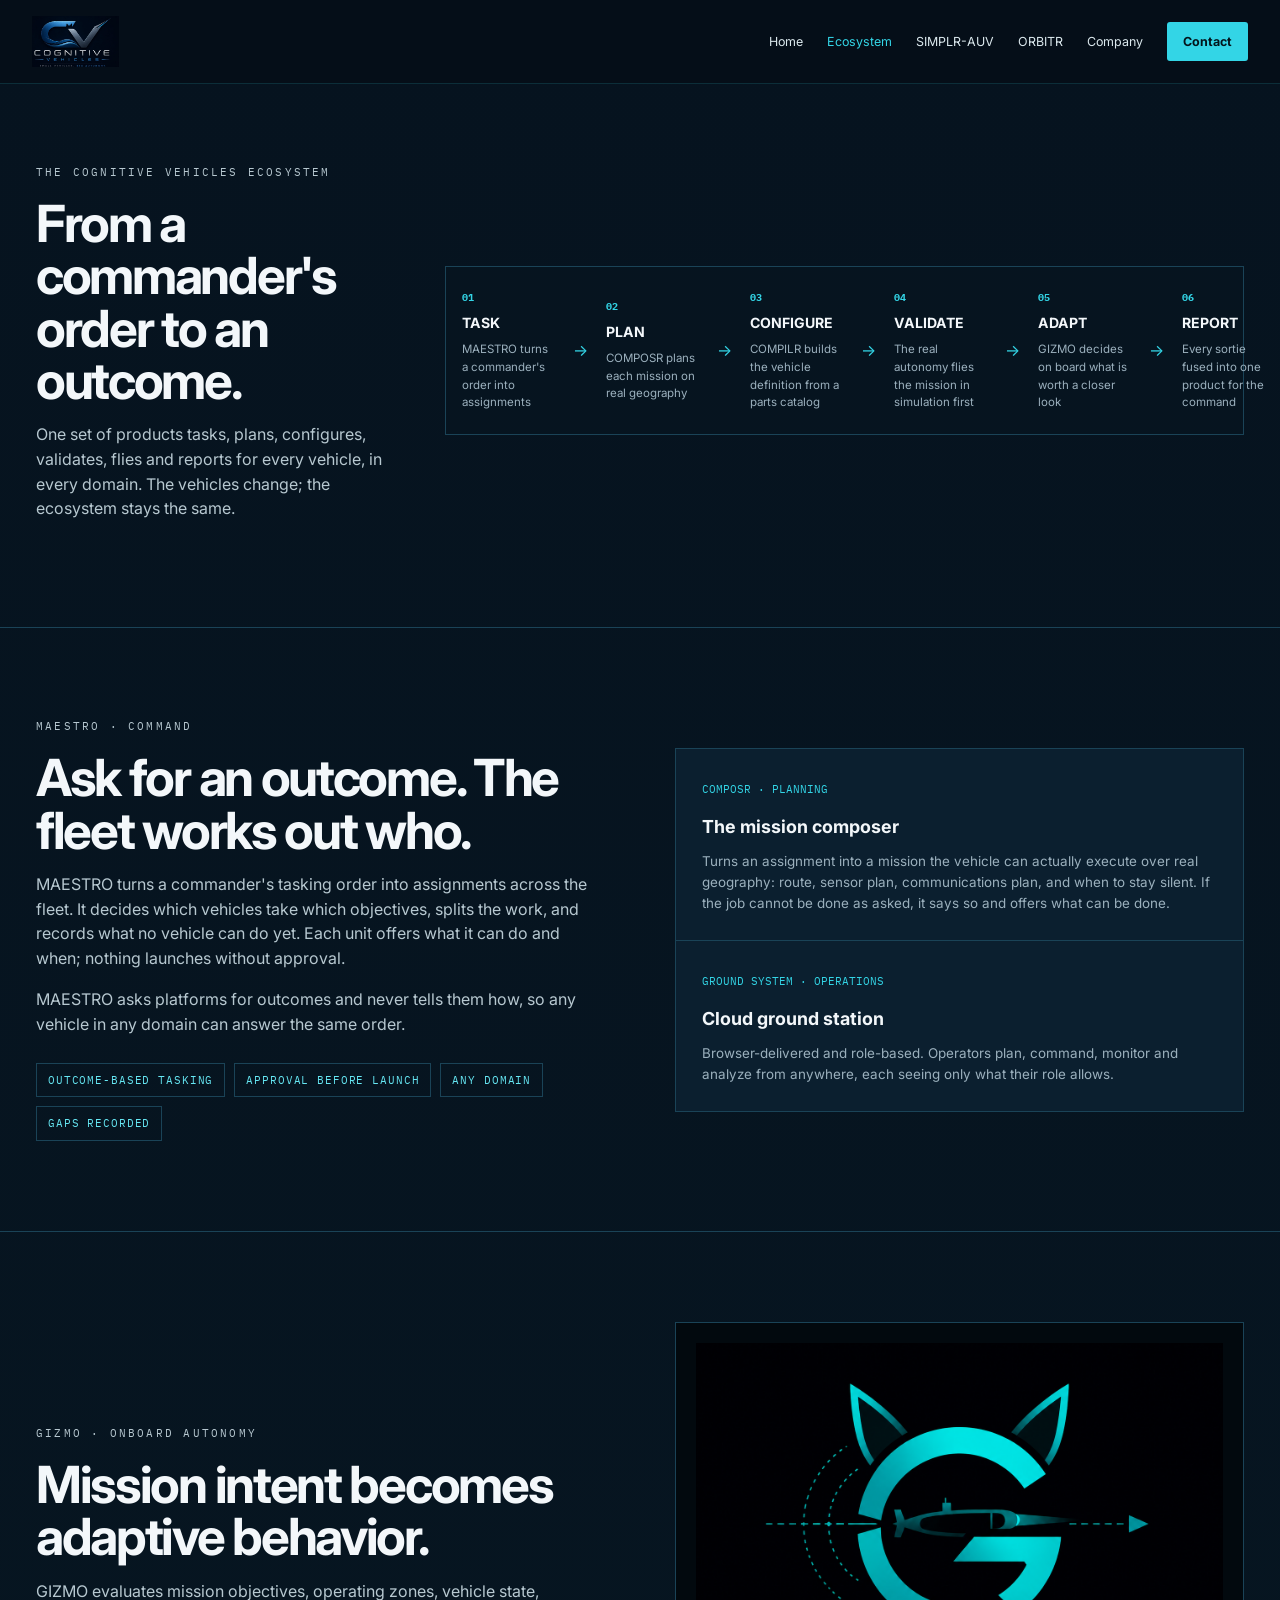
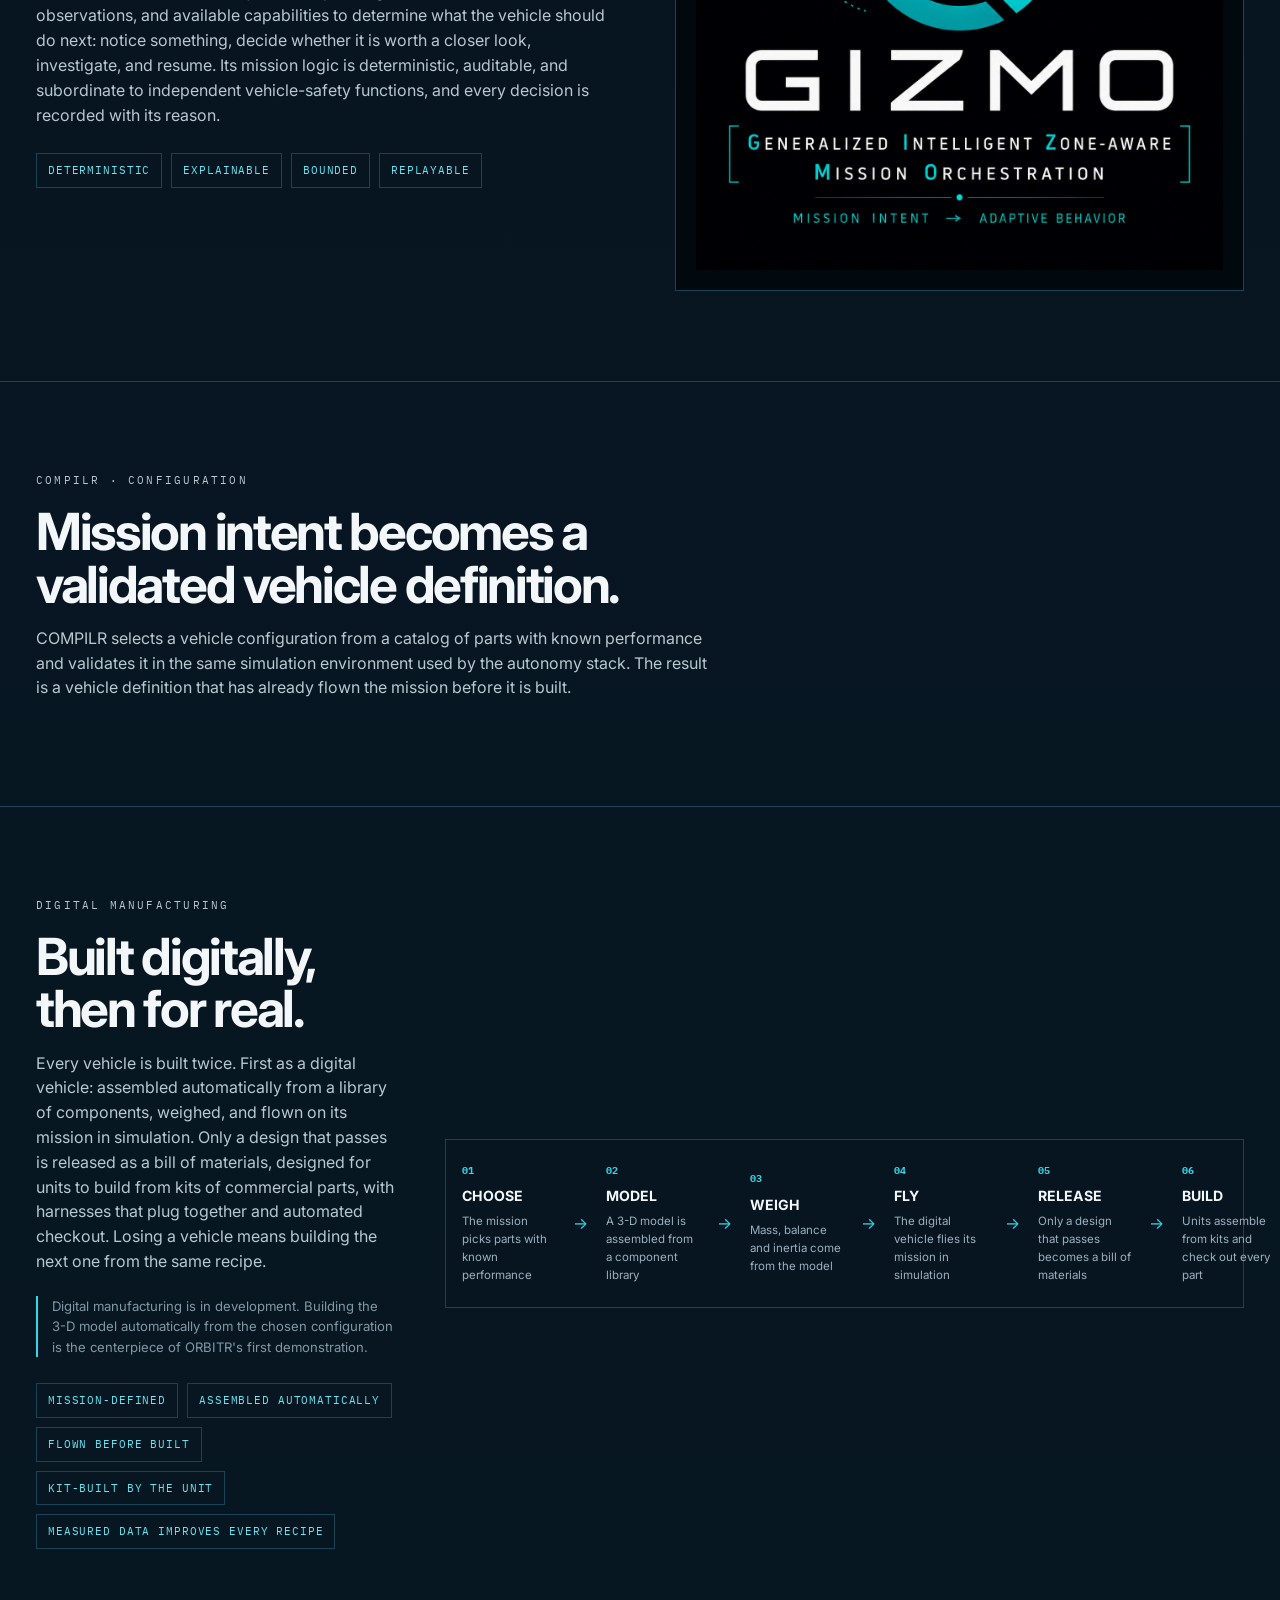
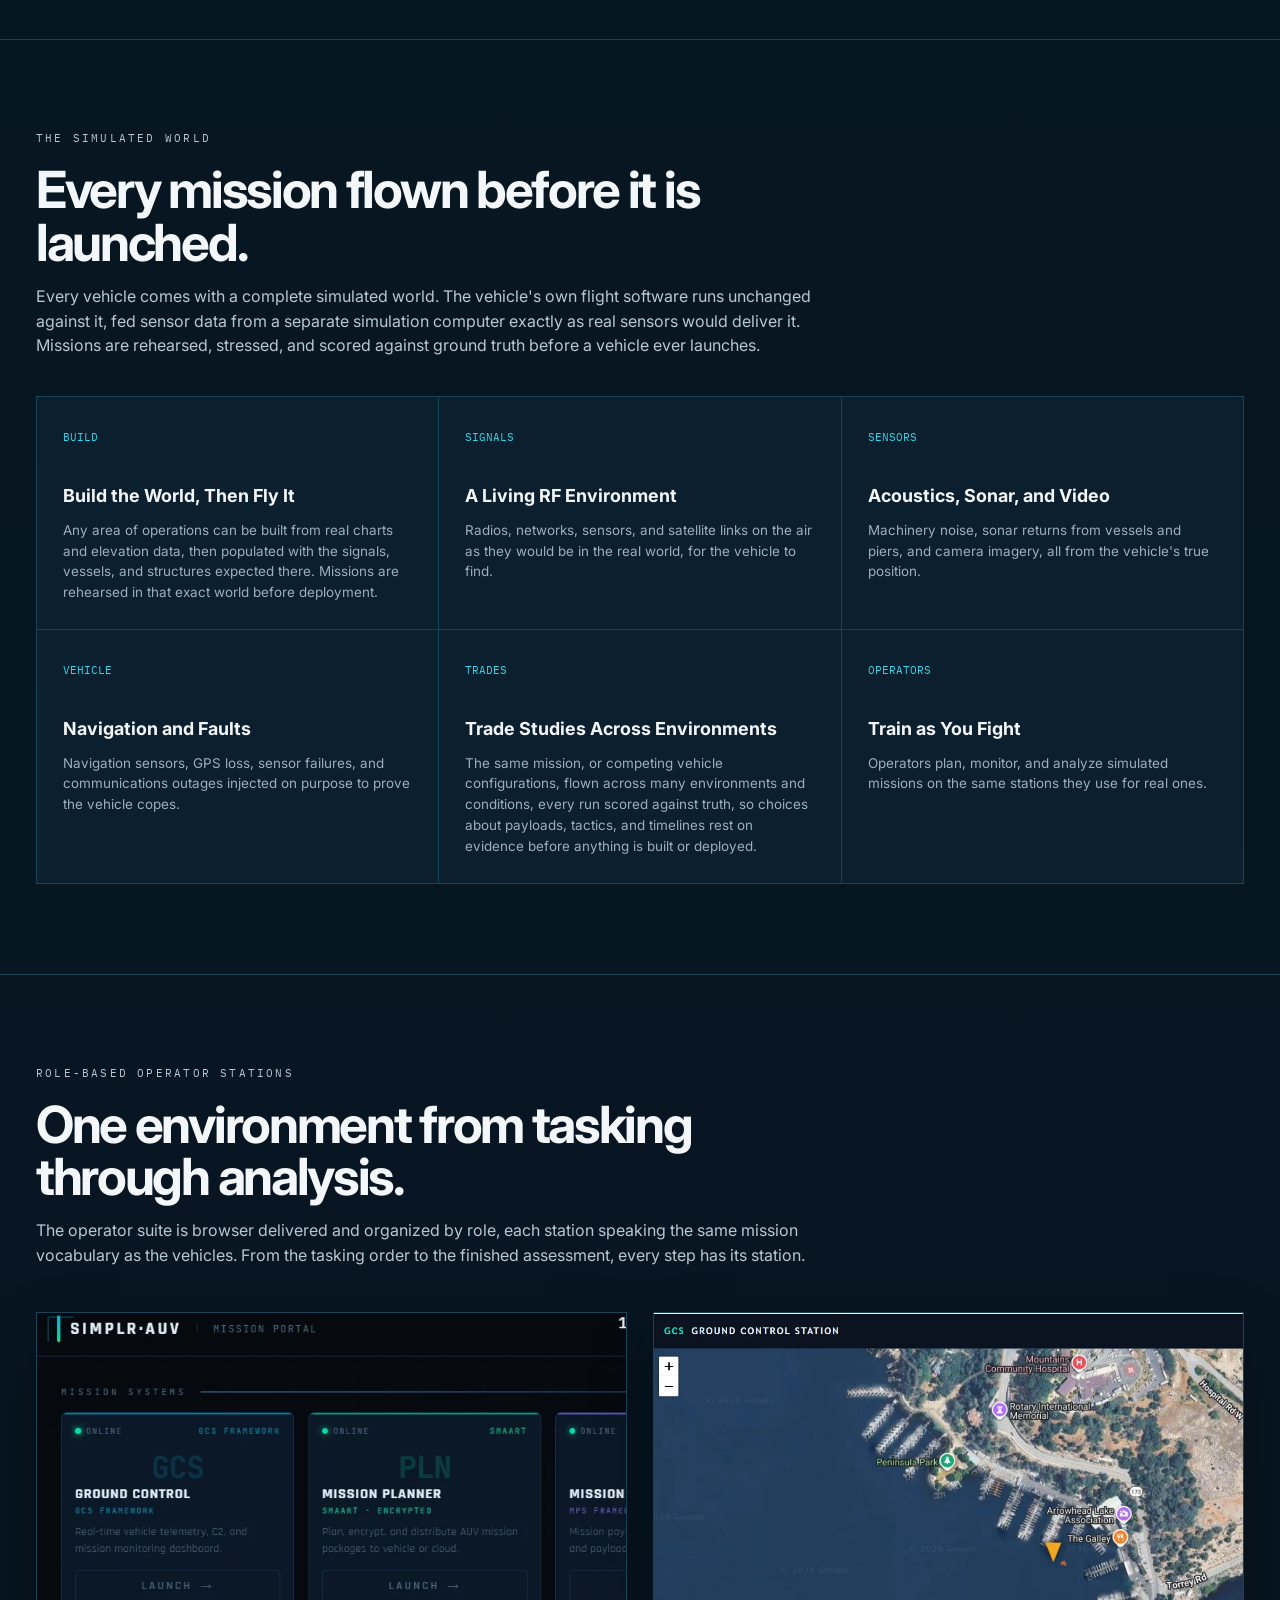
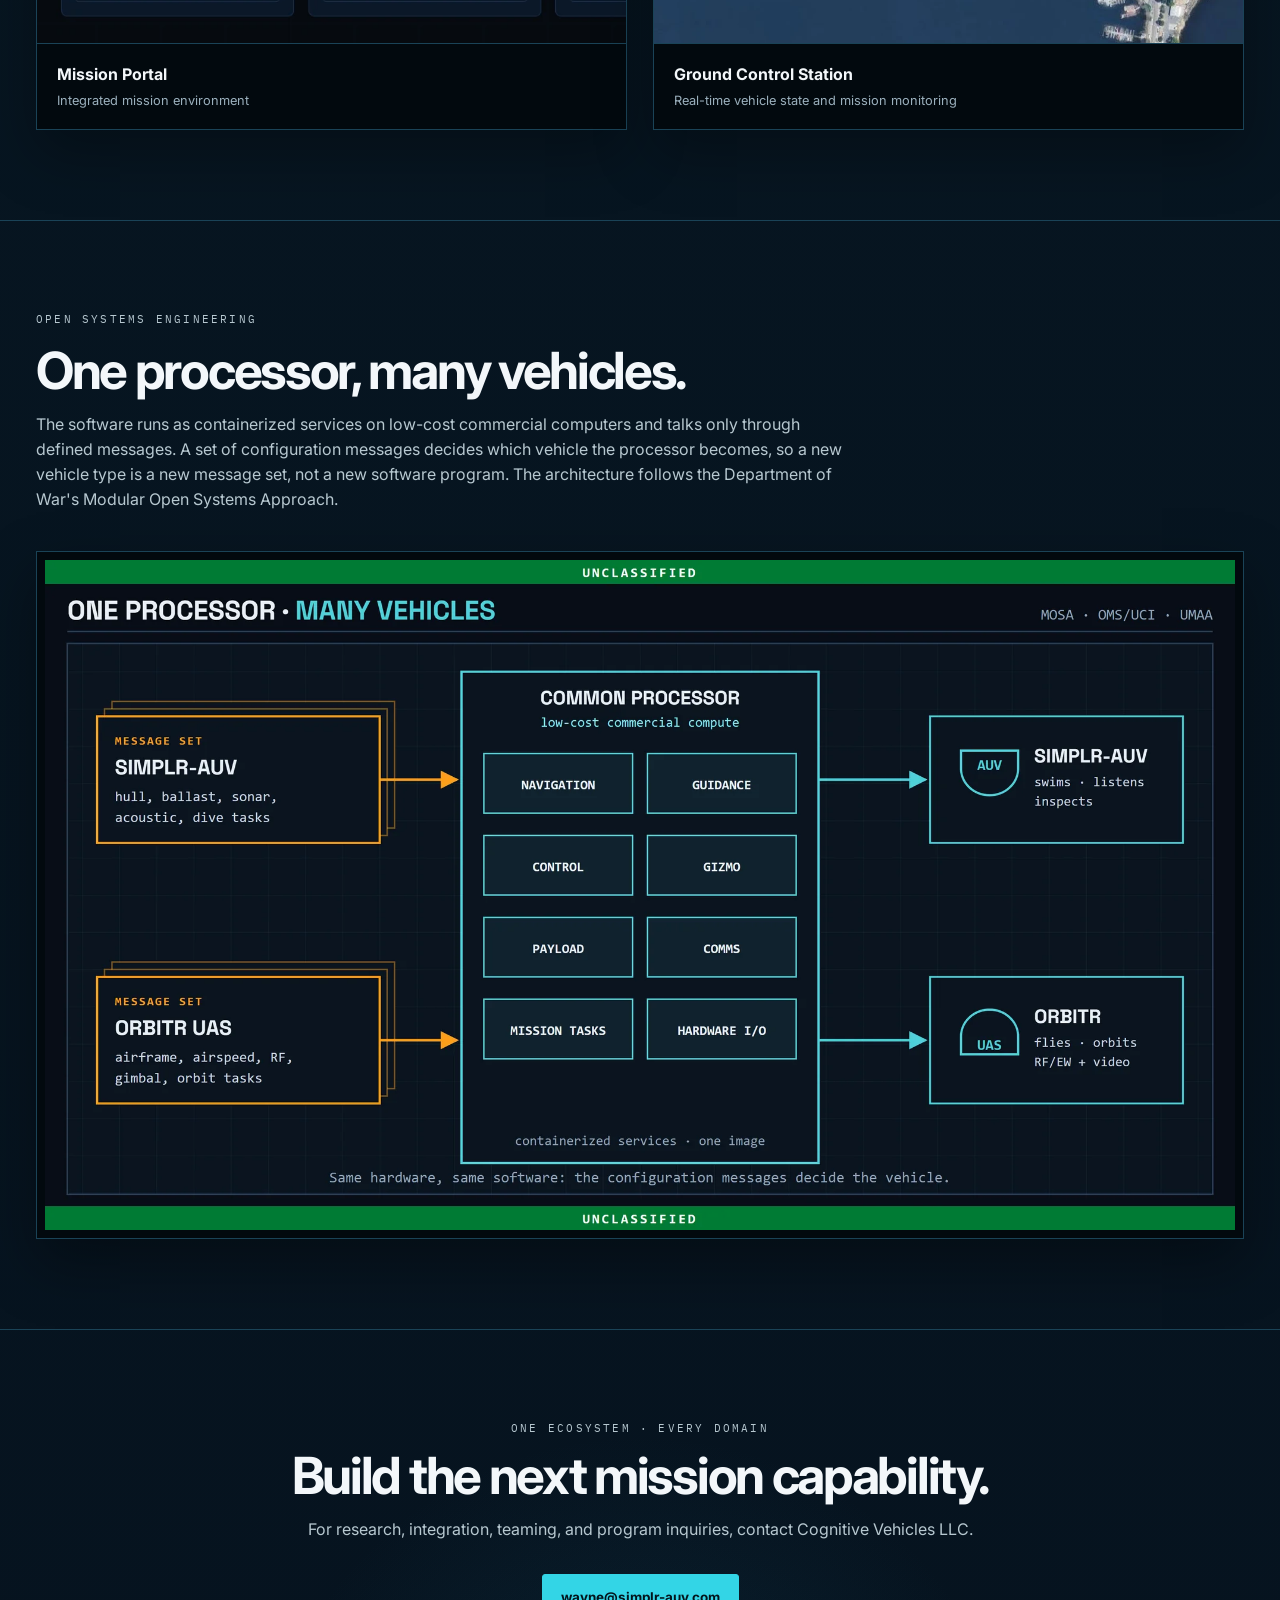
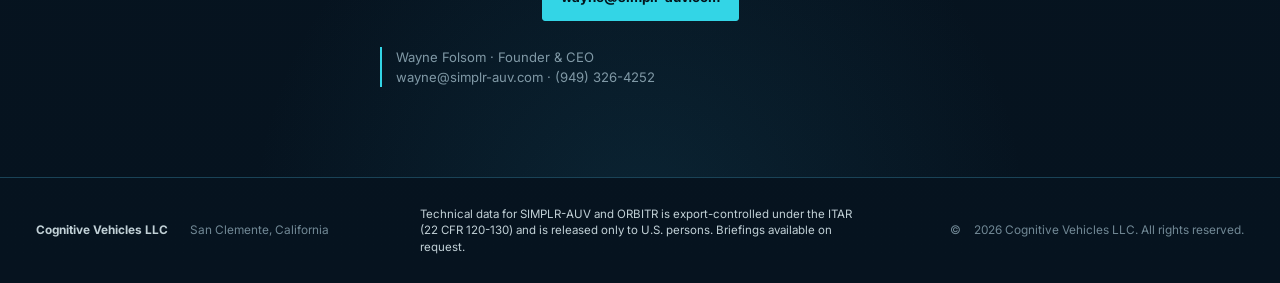
==== ecosystem.html @ ab8e2607 "simplr-auv.com public website (public-level content only) History squashed 2026-11-19 for ITAR: earl" ====
<!doctype html>
<html lang="en">
<head>
<meta charset="utf-8">
<meta name="viewport" content="width=device-width,initial-scale=1">
<meta name="description" content="The Cognitive Vehicles ecosystem: MAESTRO tasking, COMPOSR mission planning, COMPILR vehicle configuration, GIZMO onboard autonomy, a complete simulated world, and browser-based operator stations, shared by every vehicle in every domain.">
<meta name="theme-color" content="#06131f">
<link rel="icon" type="image/webp" href="cognitive-vehicles-mark.webp">
<meta property="og:type" content="website">
<meta property="og:title" content="The Ecosystem | Cognitive Vehicles">
<meta property="og:description" content="Tasking, planning, configuration, autonomy and simulation, shared by every vehicle in every domain.">
<meta property="og:image" content="orbitr-processor.webp">
<meta property="og:url" content="https://simplr-auv.com/ecosystem.html">
<title>The Ecosystem | Cognitive Vehicles</title>
<link rel="preconnect" href="https://fonts.googleapis.com">
<link rel="preconnect" href="https://fonts.gstatic.com" crossorigin>
<link href="https://fonts.googleapis.com/css2?family=IBM+Plex+Mono:wght@400;500;600&family=Inter:wght@400;500;600;700;800&display=swap" rel="stylesheet">
<link rel="stylesheet" href="styles.css">
</head>
<body>
<header class="site-header">
  <a class="brand" href="index.html" aria-label="Cognitive Vehicles LLC home"><img src="cognitive-vehicles-logo.webp" alt="Cognitive Vehicles LLC"></a>
  <button class="nav-toggle" aria-expanded="false" aria-label="Toggle navigation">Menu</button>
  <nav class="nav"><a href="index.html">Home</a><a href="ecosystem.html" aria-current="page">Ecosystem</a><a href="simplr-auv.html">SIMPLR-AUV</a><a href="orbitr.html">ORBITR</a><a href="index.html#company">Company</a><a class="nav-cta" href="index.html#contact">Contact</a></nav>
</header>

<main id="top">
<section class="section mission-system" id="mission-system" style="border-top:0;padding-top:80px">
  <div class="section-intro"><p class="eyebrow">THE COGNITIVE VEHICLES ECOSYSTEM</p><h2>From a commander's order to an outcome.</h2><p>One set of products tasks, plans, configures, validates, flies and reports for every vehicle, in every domain. The vehicles change; the ecosystem stays the same.</p></div>
  <div class="mission-flow">
    <div><b>01</b><strong>Task</strong><span>MAESTRO turns a commander's order into assignments</span></div><i>→</i>
    <div><b>02</b><strong>Plan</strong><span>COMPOSR plans each mission on real geography</span></div><i>→</i>
    <div><b>03</b><strong>Configure</strong><span>COMPILR builds the vehicle definition from a parts catalog</span></div><i>→</i>
    <div><b>04</b><strong>Validate</strong><span>The real autonomy flies the mission in simulation first</span></div><i>→</i>
    <div><b>05</b><strong>Adapt</strong><span>GIZMO decides on board what is worth a closer look</span></div><i>→</i>
    <div><b>06</b><strong>Report</strong><span>Every sortie fused into one product for the command</span></div>
  </div>
</section>

<section class="section split" id="maestro">
  <div><p class="eyebrow">MAESTRO · COMMAND</p><h2>Ask for an outcome. The fleet works out who.</h2><p>MAESTRO turns a commander's tasking order into assignments across the fleet. It decides which vehicles take which objectives, splits the work, and records what no vehicle can do yet. Each unit offers what it can do and when; nothing launches without approval.</p><p>MAESTRO asks platforms for outcomes and never tells them how, so any vehicle in any domain can answer the same order.</p><div class="pill-row"><span>Outcome-based tasking</span><span>Approval before launch</span><span>Any domain</span><span>Gaps recorded</span></div></div>
  <div class="tech-grid" style="grid-template-columns:1fr;margin-top:0">
    <article style="min-height:0"><span>COMPOSR · PLANNING</span><h3 style="margin-top:14px">The mission composer</h3><p>Turns an assignment into a mission the vehicle can actually execute over real geography: route, sensor plan, communications plan, and when to stay silent. If the job cannot be done as asked, it says so and offers what can be done.</p></article>
    <article style="min-height:0"><span>GROUND SYSTEM · OPERATIONS</span><h3 style="margin-top:14px">Cloud ground station</h3><p>Browser-delivered and role-based. Operators plan, command, monitor and analyze from anywhere, each seeing only what their role allows.</p></article>
  </div>
</section>

<section class="section split" id="gizmo">
  <div><p class="eyebrow">GIZMO · ONBOARD AUTONOMY</p><h2>Mission intent becomes adaptive behavior.</h2><p>GIZMO evaluates mission objectives, operating zones, vehicle state, observations, and available capabilities to determine what the vehicle should do next: notice something, decide whether it is worth a closer look, investigate, and resume. Its mission logic is deterministic, auditable, and subordinate to independent vehicle-safety functions, and every decision is recorded with its reason.</p><div class="pill-row"><span>Deterministic</span><span>Explainable</span><span>Bounded</span><span>Replayable</span></div></div>
  <div class="dark-card"><img src="gizmo-logo.png" loading="lazy" alt="GIZMO mission orchestration logo"></div>
</section>

<section class="section split reverse" id="compilr">
  <div><p class="eyebrow">COMPILR · CONFIGURATION</p><h2>Mission intent becomes a validated vehicle definition.</h2><p>COMPILR selects a vehicle configuration from a catalog of parts with known performance and validates it in the same simulation environment used by the autonomy stack. The result is a vehicle definition that has already flown the mission before it is built.</p></div>
</section>

<section class="section mission-system" id="digital-build">
  <div class="section-intro"><p class="eyebrow">DIGITAL MANUFACTURING</p><h2>Built digitally, then for real.</h2><p>Every vehicle is built twice. First as a digital vehicle: assembled automatically from a library of components, weighed, and flown on its mission in simulation. Only a design that passes is released as a bill of materials, designed for units to build from kits of commercial parts, with harnesses that plug together and automated checkout. Losing a vehicle means building the next one from the same recipe.</p><p class="note">Digital manufacturing is in development. Building the 3-D model automatically from the chosen configuration is the centerpiece of ORBITR's first demonstration.</p>
    <div class="pill-row"><span>Mission-defined</span><span>Assembled automatically</span><span>Flown before built</span><span>Kit-built by the unit</span><span>Measured data improves every recipe</span></div></div>
  <div class="mission-flow">
    <div><b>01</b><strong>Choose</strong><span>The mission picks parts with known performance</span></div><i>→</i>
    <div><b>02</b><strong>Model</strong><span>A 3-D model is assembled from a component library</span></div><i>→</i>
    <div><b>03</b><strong>Weigh</strong><span>Mass, balance and inertia come from the model</span></div><i>→</i>
    <div><b>04</b><strong>Fly</strong><span>The digital vehicle flies its mission in simulation</span></div><i>→</i>
    <div><b>05</b><strong>Release</strong><span>Only a design that passes becomes a bill of materials</span></div><i>→</i>
    <div><b>06</b><strong>Build</strong><span>Units assemble from kits and check out every part</span></div>
  </div>
</section>

<section class="section technology" id="simworld">
  <div class="section-intro"><p class="eyebrow">THE SIMULATED WORLD</p><h2>Every mission flown before it is launched.</h2><p>Every vehicle comes with a complete simulated world. The vehicle's own flight software runs unchanged against it, fed sensor data from a separate simulation computer exactly as real sensors would deliver it. Missions are rehearsed, stressed, and scored against ground truth before a vehicle ever launches.</p></div>
  <div class="tech-grid">
    <article><span>BUILD</span><h3>Build the World, Then Fly It</h3><p>Any area of operations can be built from real charts and elevation data, then populated with the signals, vessels, and structures expected there. Missions are rehearsed in that exact world before deployment.</p></article>
    <article><span>SIGNALS</span><h3>A Living RF Environment</h3><p>Radios, networks, sensors, and satellite links on the air as they would be in the real world, for the vehicle to find.</p></article>
    <article><span>SENSORS</span><h3>Acoustics, Sonar, and Video</h3><p>Machinery noise, sonar returns from vessels and piers, and camera imagery, all from the vehicle's true position.</p></article>
    <article><span>VEHICLE</span><h3>Navigation and Faults</h3><p>Navigation sensors, GPS loss, sensor failures, and communications outages injected on purpose to prove the vehicle copes.</p></article>
    <article><span>TRADES</span><h3>Trade Studies Across Environments</h3><p>The same mission, or competing vehicle configurations, flown across many environments and conditions, every run scored against truth, so choices about payloads, tactics, and timelines rest on evidence before anything is built or deployed.</p></article>
    <article><span>OPERATORS</span><h3>Train as You Fight</h3><p>Operators plan, monitor, and analyze simulated missions on the same stations they use for real ones.</p></article>
  </div>
</section>

<section class="section systems" id="systems">
  <div class="section-intro"><p class="eyebrow">ROLE-BASED OPERATOR STATIONS</p><h2>One environment from tasking through analysis.</h2><p>The operator suite is browser delivered and organized by role, each station speaking the same mission vocabulary as the vehicles. From the tasking order to the finished assessment, every step has its station.</p></div>
  <div class="systems-grid">
    <figure><img src="portal.webp" loading="lazy" alt="Mission portal showing mission applications"><figcaption><strong>Mission Portal</strong><span>Integrated mission environment</span></figcaption></figure>
    <figure><img src="gcs.webp" loading="lazy" alt="Ground Control Station monitoring a vehicle"><figcaption><strong>Ground Control Station</strong><span>Real-time vehicle state and mission monitoring</span></figcaption></figure>
  </div>
</section>

<section class="section technology" id="open">
  <div class="section-intro"><p class="eyebrow">OPEN SYSTEMS ENGINEERING</p><h2>One processor, many vehicles.</h2><p>The software runs as containerized services on low-cost commercial computers and talks only through defined messages. A set of configuration messages decides which vehicle the processor becomes, so a new vehicle type is a new message set, not a new software program. The architecture follows the Department of War's Modular Open Systems Approach.</p></div>
  <div class="figure-frame wide-figure"><img src="orbitr-processor.webp" loading="lazy" alt="One common processor running containerized services; an AUV message set makes it SIMPLR-AUV and an aircraft message set makes it ORBITR"></div>
</section>

<section class="cta" id="contact"><p class="eyebrow">ONE ECOSYSTEM · EVERY DOMAIN</p><h2>Build the next mission capability.</h2><p>For research, integration, teaming, and program inquiries, contact Cognitive Vehicles LLC.</p><a class="button primary" href="mailto:wayne@simplr-auv.com">wayne@simplr-auv.com</a><p class="note" style="margin:26px auto 0;max-width:520px;text-align:left">Wayne Folsom · Founder &amp; CEO<br>wayne@simplr-auv.com · (949) 326-4252</p></section>
</main>

<footer style="align-items:center"><div><strong>Cognitive Vehicles LLC</strong><span>San Clemente, California</span></div><div style="max-width:440px;font-size:.72rem;color:#c1d0d6;line-height:1.4">Technical data for SIMPLR-AUV and ORBITR is export-controlled under the ITAR (22 CFR 120-130) and is released only to U.S. persons. Briefings available on request.</div><div>© <span id="year"></span> Cognitive Vehicles LLC. All rights reserved.</div></footer>
<script src="script.js"></script>
</body>
</html>
---- styles.css ----
:root{--bg:#06131f;--bg2:#081a28;--panel:#0b1f2f;--panel2:#0d2638;--text:#f3f7fa;--muted:#9bb0bd;--line:#1a4357;--cyan:#33d5e6;--cyan2:#66e7f3;--max:1440px}
*{box-sizing:border-box}html{scroll-behavior:smooth}body{margin:0;background:linear-gradient(180deg,#06131f,#071722 48%,#06131f);color:var(--text);font-family:Inter,system-ui,sans-serif;line-height:1.55}img{max-width:100%}a{color:inherit}.site-header{position:sticky;top:0;z-index:50;height:84px;display:flex;align-items:center;justify-content:space-between;padding:10px max(32px,calc((100vw - var(--max))/2));background:#050e18;border-bottom:1px solid rgba(51,213,230,.16)}.brand{display:flex;align-items:center}.brand img{display:block;height:60px;width:auto;max-width:230px;object-fit:contain}.nav{display:flex;align-items:center;gap:24px}.nav a{text-decoration:none;font-size:.78rem;color:#dbe8ed}.nav a:hover{color:var(--cyan)}.nav-cta{background:var(--cyan);color:#03151c!important;padding:10px 16px;border-radius:3px;font-weight:700}.nav-toggle{display:none;background:none;border:1px solid var(--line);color:#fff;padding:8px 12px}.hero{position:relative;overflow:hidden;min-height:640px;max-width:var(--max);margin:auto;padding:88px 36px 72px;display:grid;grid-template-columns:1.05fr .95fr;align-items:center;gap:40px}.hero-grid{position:absolute;inset:0;background-image:linear-gradient(rgba(51,213,230,.035) 1px,transparent 1px),linear-gradient(90deg,rgba(51,213,230,.035) 1px,transparent 1px);background-size:52px 52px;mask-image:linear-gradient(to bottom,#000,transparent)}.hero-glow{position:absolute;right:-140px;top:-200px;width:min(760px,90vw);height:760px;pointer-events:none;border-radius:50%;background:radial-gradient(circle,rgba(43,173,210,.18),transparent 65%)}.hero-copy,.hero-visual{position:relative;z-index:2}.eyebrow{font-family:"IBM Plex Mono",monospace;color:var(--cyan);font-size:.69rem;letter-spacing:.2em;text-transform:uppercase;margin:0 0 16px}.hero h1{font-size:clamp(3.6rem,6.6vw,7rem);line-height:.9;letter-spacing:-.05em;margin:0 0 18px;font-weight:800;white-space:nowrap}.hero-kicker{font-size:clamp(1.55rem,2.4vw,2.5rem);letter-spacing:-.035em;margin:0 0 18px}.hero-lede{max-width:650px;color:#c0ced5;font-size:1.05rem}.hero-actions{display:flex;gap:12px;flex-wrap:wrap;margin-top:30px}.button{display:inline-block;text-decoration:none;border:1px solid var(--line);padding:12px 18px;font-size:.84rem;font-weight:700;border-radius:3px}.button.primary{background:var(--cyan);border-color:var(--cyan);color:#03151c}.button.ghost:hover{border-color:var(--cyan)}.hero-visual{display:grid;place-items:center;min-height:440px}.hero-visual img{width:115%;max-width:850px;filter:drop-shadow(0 30px 55px rgba(0,0,0,.5))}.principles{max-width:var(--max);margin:auto;border-top:1px solid var(--line);border-bottom:1px solid var(--line);display:grid;grid-template-columns:repeat(5,1fr);background:rgba(5,18,28,.62)}.principles article{padding:24px 22px;border-right:1px solid var(--line);text-align:center}.principles article:last-child{border-right:0}.principles strong{display:block;color:var(--cyan2);font-family:"IBM Plex Mono",monospace;font-size:.72rem;text-transform:uppercase;letter-spacing:.13em;margin-bottom:8px}.principles span{display:block;color:var(--muted);font-size:.78rem}.section{max-width:var(--max);margin:auto;padding:90px 36px}.section-intro{max-width:820px}.section h2,.status-band h2,.cta h2{font-size:clamp(2.1rem,4vw,4.3rem);line-height:1.02;letter-spacing:-.045em;margin:0 0 16px}.section-intro p,.platform-copy>p,.split p,.company p,.status-band p{color:#b7c8d0}.mission-system{display:grid;grid-template-columns:.62fr 1.38fr;gap:50px;align-items:center;border-top:1px solid var(--line)}.mission-flow{border:1px solid var(--line);display:grid;grid-template-columns:repeat(11,auto);align-items:stretch;background:rgba(6,21,32,.7)}.mission-flow div{min-width:125px;padding:22px 16px;display:flex;flex-direction:column;gap:7px;justify-content:center}.mission-flow b{font-family:"IBM Plex Mono",monospace;color:var(--cyan);font-size:.65rem}.mission-flow strong{font-size:.88rem;text-transform:uppercase}.mission-flow span{color:var(--muted);font-size:.72rem}.mission-flow i{display:grid;place-items:center;color:var(--cyan);font-style:normal;padding:0 2px}.platform{display:block;border-top:1px solid var(--line)}.platform-copy{max-width:760px}.platform-visual{margin-top:44px;padding:40px 20px;border:1px solid var(--line);background:radial-gradient(ellipse at 50% 45%,rgba(51,213,230,.14),rgba(6,19,31,0) 62%),linear-gradient(180deg,rgba(9,26,40,.6),rgba(6,19,31,.2))}.platform-visual img{display:block;width:100%;max-width:1280px;margin:0 auto;filter:drop-shadow(0 40px 70px rgba(0,0,0,.55))}.checklist{list-style:none;padding:0;margin:30px 0 0;display:grid;gap:10px}.checklist li{color:#c4d3d9;font-size:.9rem}.checklist li::before{content:"✓";display:inline-grid;place-items:center;width:20px;height:20px;border-radius:50%;background:var(--cyan);color:#02151b;margin-right:9px;font-weight:800}.stats-strip{max-width:var(--max);margin:auto;border:1px solid var(--line);display:grid;grid-template-columns:repeat(5,1fr);background:rgba(8,26,40,.75)}.stats-strip div{padding:22px;border-right:1px solid var(--line);text-align:center}.stats-strip div:last-child{border-right:0}.stats-strip strong{display:block;font-size:1.2rem}.stats-strip span{display:block;color:var(--muted);font-family:"IBM Plex Mono",monospace;text-transform:uppercase;font-size:.62rem;letter-spacing:.12em;margin-top:4px}.split{display:grid;grid-template-columns:1fr 1fr;gap:70px;align-items:center;border-top:1px solid var(--line)}.split.reverse{grid-template-columns:1.2fr .8fr}.dark-card{background:#02090e;border:1px solid var(--line);padding:20px}.dark-card img{display:block}.pill-row{display:flex;gap:9px;flex-wrap:wrap;margin-top:26px}.pill-row span{border:1px solid var(--line);padding:8px 11px;font-family:"IBM Plex Mono",monospace;font-size:.68rem;color:var(--cyan2);text-transform:uppercase;letter-spacing:.08em}.screenshot-frame{border:1px solid var(--line);background:#02090e;padding:10px;box-shadow:0 24px 55px rgba(0,0,0,.25)}.screenshot-frame img{display:block;width:100%}.note{border-left:2px solid var(--cyan);padding-left:14px;font-size:.82rem;color:#8099a6!important;margin-top:22px}.systems{border-top:1px solid var(--line)}.systems-grid{display:grid;grid-template-columns:1fr 1fr;gap:26px;margin-top:44px}.systems-grid figure{margin:0;border:1px solid var(--line);background:#02090e;overflow:hidden;box-shadow:0 24px 55px rgba(0,0,0,.3)}.systems-grid img{display:block;width:100%;aspect-ratio:16/9;object-fit:cover;object-position:top left;border-bottom:1px solid var(--line)}.systems-grid figcaption{padding:18px 20px}.systems-grid strong{display:block;font-size:1rem}.systems-grid span{display:block;color:var(--muted);font-size:.8rem;margin-top:4px}.technology{border-top:1px solid var(--line)}.tech-grid{display:grid;grid-template-columns:repeat(3,1fr);gap:1px;background:var(--line);border:1px solid var(--line);margin-top:38px}.tech-grid article{background:var(--panel);padding:26px;min-height:200px}.tech-grid article:hover{background:var(--panel2)}.tech-grid span{font-family:"IBM Plex Mono",monospace;color:var(--cyan);font-size:.66rem}.tech-grid h3{margin:34px 0 10px;font-size:1.12rem}.tech-grid p{margin:0;color:var(--muted);font-size:.84rem}.status-band{max-width:var(--max);margin:auto;padding:48px 36px;display:grid;grid-template-columns:.7fr 1.3fr;gap:60px;align-items:center;border-top:1px solid var(--line);border-bottom:1px solid var(--line);background:linear-gradient(90deg,rgba(51,213,230,.06),transparent)}.company{display:grid;grid-template-columns:1fr 1fr;gap:80px}.cta{max-width:var(--max);margin:auto;padding:90px 36px;text-align:center;border-top:1px solid var(--line);background:radial-gradient(circle at 50% 110%,rgba(32,111,140,.18),transparent 48%)}.cta p{color:#b7c8d0;max-width:680px;margin:0 auto 24px}.cta .eyebrow{margin-bottom:12px}.cta .button{margin-top:8px}footer{max-width:var(--max);margin:auto;padding:28px 36px;border-top:1px solid var(--line);display:flex;justify-content:space-between;color:#718895;font-size:.74rem}footer strong{color:#c1d0d6;margin-right:12px}footer span{margin-left:10px}
@media(max-width:1180px){.nav{gap:14px}.nav a{font-size:.72rem}.mission-system{grid-template-columns:1fr}.mission-flow{grid-template-columns:repeat(6,1fr)}.mission-flow i{display:none}.mission-flow div{min-width:0}.systems-grid{grid-template-columns:1fr 1fr}}
@media(max-width:900px){.site-header{height:68px}.brand img{width:190px;height:48px}.nav-toggle{display:block}.nav{display:none;position:absolute;top:68px;left:0;right:0;background:#05131f;padding:24px 28px;flex-direction:column;align-items:flex-start}.nav.open{display:flex}.hero{grid-template-columns:1fr;padding-top:70px}.hero-visual{min-height:300px}.hero-visual img{width:100%}.principles{grid-template-columns:1fr 1fr}.principles article{border-bottom:1px solid var(--line)}.platform,.split,.split.reverse,.company,.status-band{grid-template-columns:1fr}.stats-strip{grid-template-columns:1fr 1fr}.mission-flow{grid-template-columns:1fr 1fr 1fr}.tech-grid{grid-template-columns:1fr 1fr}}
@media(max-width:620px){.section{padding:68px 20px}.hero{padding:68px 20px 48px}.hero h1{font-size:3.8rem}.principles{grid-template-columns:1fr}.mission-flow{grid-template-columns:1fr}.systems-grid{grid-template-columns:1fr}.tech-grid{grid-template-columns:1fr}.stats-strip{grid-template-columns:1fr}.status-band,.cta{padding-left:20px;padding-right:20px}footer{padding:24px 20px;flex-direction:column;gap:12px}}

/* ── recovery polish: mobile overflow guard + wrapping ─────────────── */
html,body{max-width:100%;overflow-x:hidden}
.hero-copy,.hero-visual,.section-intro,.platform-copy,.mission-system>*,.split>*,.company>*,.status-band>*{min-width:0}
h1,h2,h3,.hero-kicker{overflow-wrap:break-word}
.hero-kicker{text-wrap:balance}
.hero h1{overflow-wrap:normal}
@media(max-width:900px){
  .hero{padding:56px 22px 44px}
  .hero h1{font-size:clamp(3.2rem,13vw,5rem);line-height:.92}
  .hero-kicker{font-size:clamp(1.3rem,5vw,1.7rem)}
  .platform-visual{padding:22px 12px}
}
@media(max-width:620px){
  .section,.status-band,.cta,.company{padding-left:20px;padding-right:20px}
  .hero h1{font-size:12.5vw}
  .section h2,.status-band h2,.cta h2{font-size:clamp(1.9rem,8vw,2.6rem)}
  .stats-strip{grid-template-columns:1fr 1fr}
}

/* ── recovery polish 2: logo + hard mobile guards ─────────────────── */
.brand img{height:52px;max-width:230px}
@media(max-width:900px){.site-header{height:66px}.brand img{height:38px}}
main>section,.hero,footer{overflow-x:clip}
.stats-strip span,.principles span,.principles strong,.mission-flow *{overflow-wrap:anywhere}
@media(max-width:520px){.stats-strip{grid-template-columns:1fr}}

/* ── recovery polish 3: mobile hero + no-overflow guard ─────────── */
@media(max-width:900px){
  html,body{overflow-x:hidden}
  .hero{display:block}
  .hero-copy,.hero-visual{width:100%}
  .hero h1{white-space:normal;word-break:break-word;font-size:clamp(2.4rem,10.5vw,3.7rem);letter-spacing:-.03em}
  .hero-visual{min-height:0;margin-top:26px}
  .hero-visual img{width:100%;max-width:540px;display:block;margin:0 auto}
  .mission-flow{grid-template-columns:1fr}
  .mission-flow i{display:none}
}

/* ── multi-page ecosystem site (2026-11-19) ───────────────────────── */
.nav a[aria-current="page"]{color:var(--cyan)}
.hero h1.wide{white-space:normal;font-size:clamp(2.6rem,4.6vw,4.9rem);line-height:1.0;letter-spacing:-.04em}
.figure-frame{border:1px solid var(--line);background:#02090e;padding:8px;box-shadow:0 24px 55px rgba(0,0,0,.35)}
.figure-frame img{display:block;width:100%}
.hero-visual .figure-frame{width:100%}
.hero-visual .figure-frame img{width:100%;max-width:none;filter:none}
.platform-cards{display:grid;grid-template-columns:1fr 1fr;gap:26px;margin-top:40px}
.platform-cards article{border:1px solid var(--line);background:var(--panel);display:flex;flex-direction:column}
.platform-cards .pc-img{background:#02090e;border-bottom:1px solid var(--line);aspect-ratio:16/9;display:grid;place-items:center;overflow:hidden}
.platform-cards .pc-img img{width:100%;height:100%;object-fit:contain}
.platform-cards .pc-body{padding:24px 26px 28px;display:flex;flex-direction:column;gap:6px;flex:1}
.platform-cards h3{font-size:1.6rem;margin:0;letter-spacing:-.03em}
.platform-cards p{color:var(--muted);font-size:.9rem;margin:0 0 10px}
.status-chip{align-self:flex-start;font-family:"IBM Plex Mono",monospace;font-size:.64rem;letter-spacing:.12em;text-transform:uppercase;padding:5px 9px;border:1px solid var(--cyan);color:var(--cyan2);margin-bottom:8px}
.status-chip.dev{border-color:#ff9f1c;color:#ffb85c}
.text-link{color:var(--cyan);text-decoration:none;font-weight:700;font-size:.86rem;margin-top:auto}
.text-link:hover{text-decoration:underline}
.wide-figure{margin-top:40px}
@media(max-width:900px){.platform-cards{grid-template-columns:1fr}}
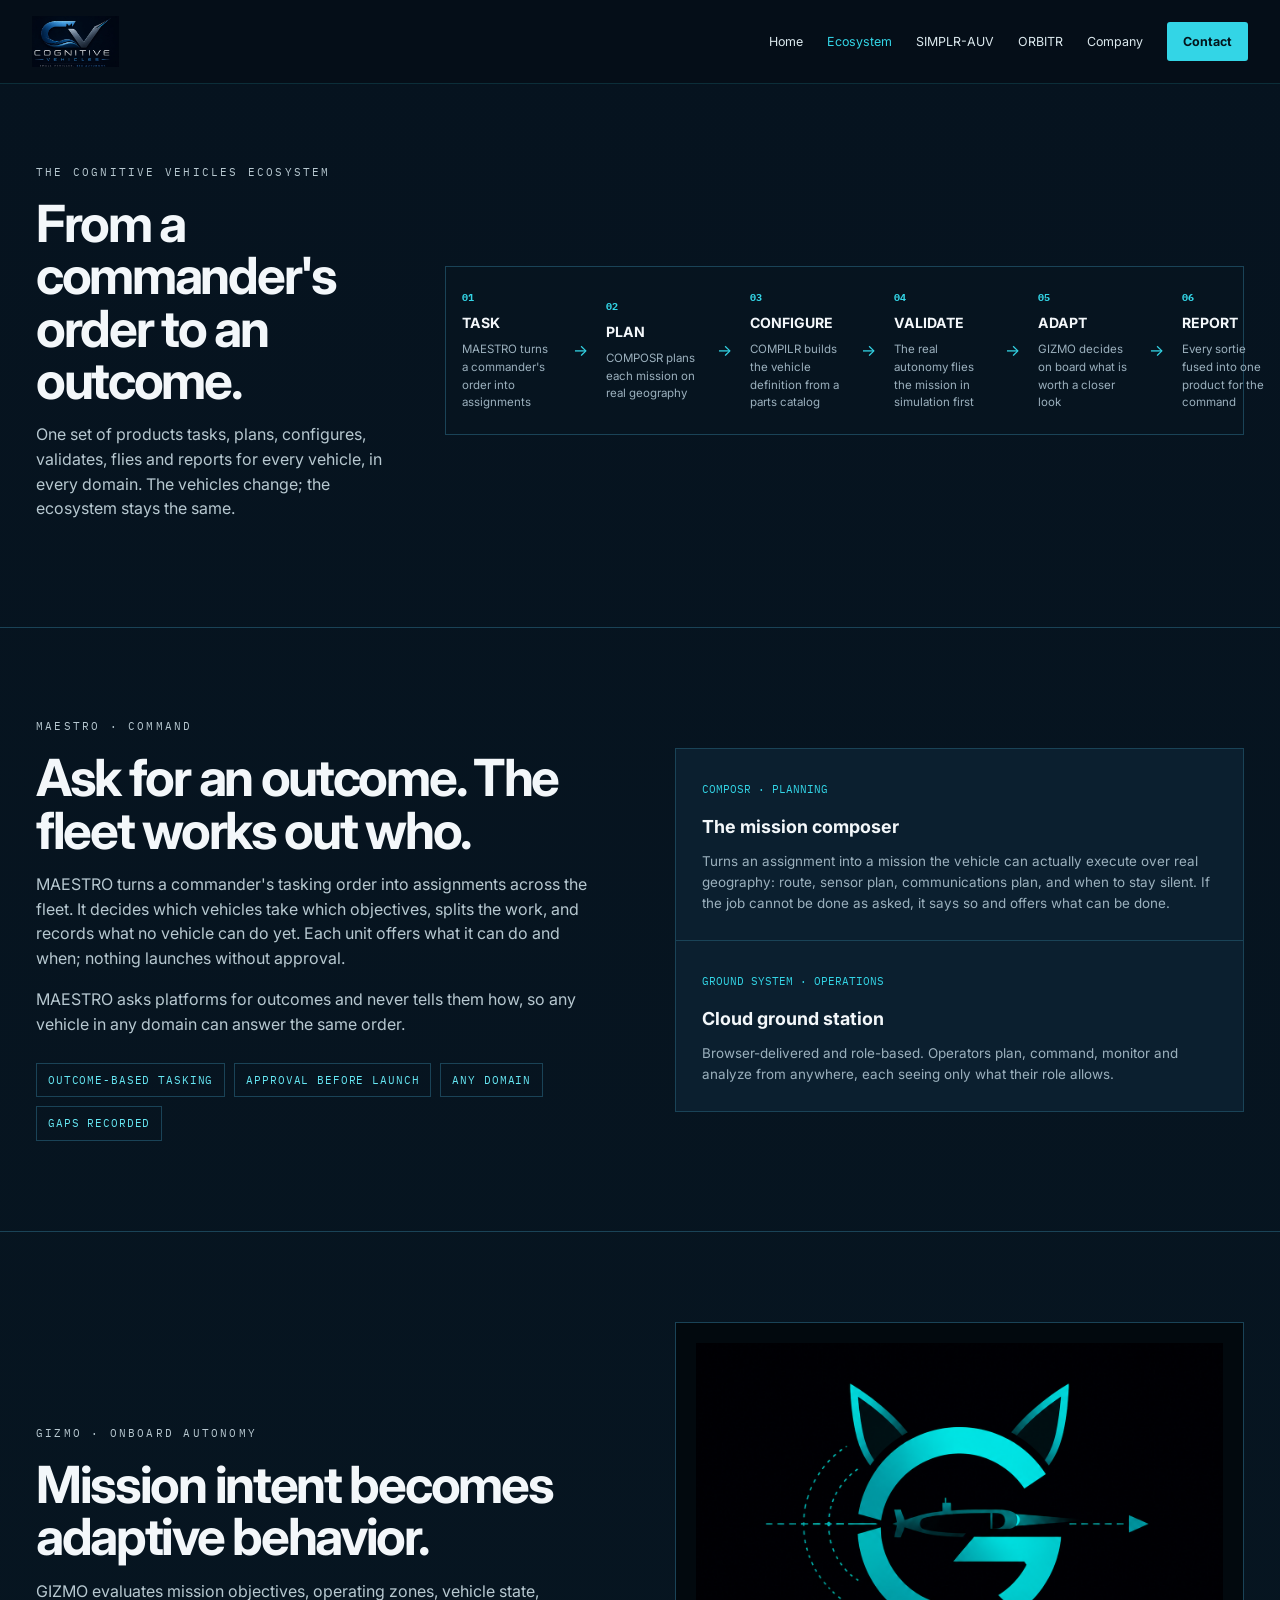
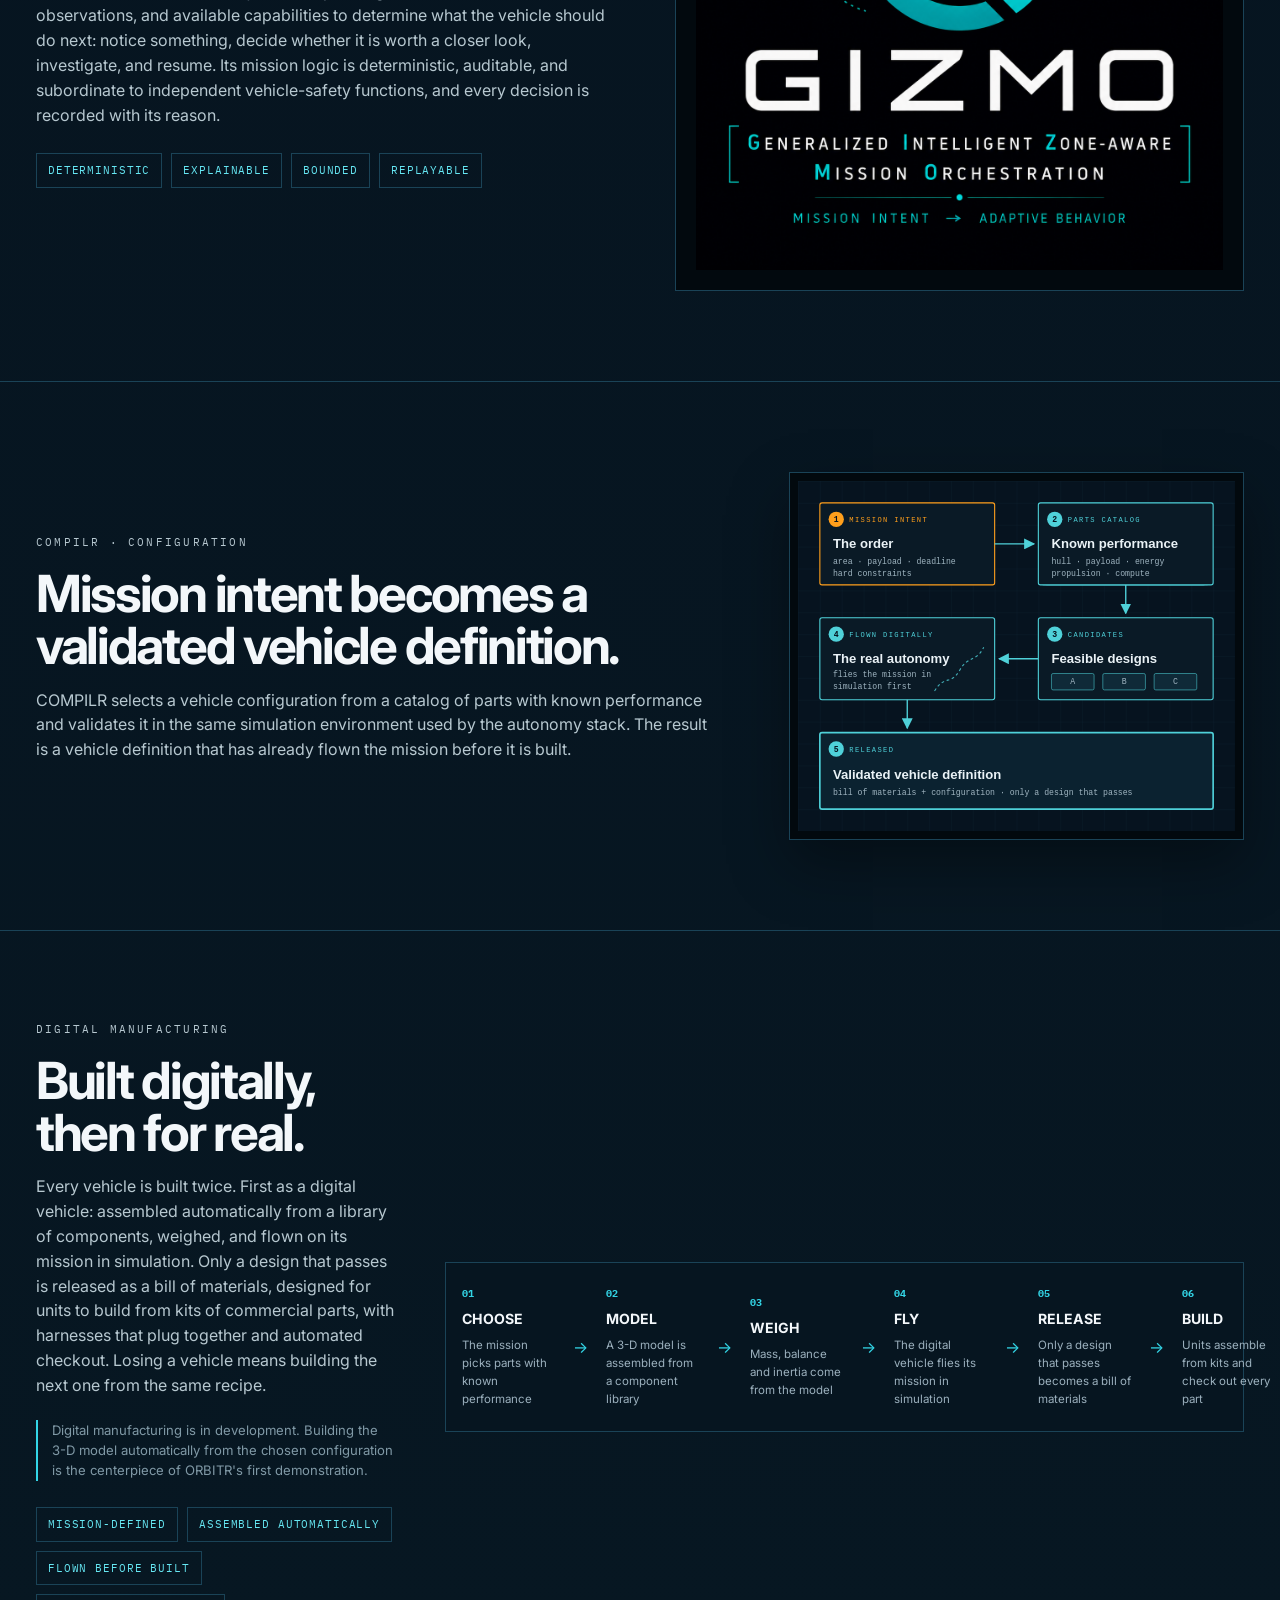
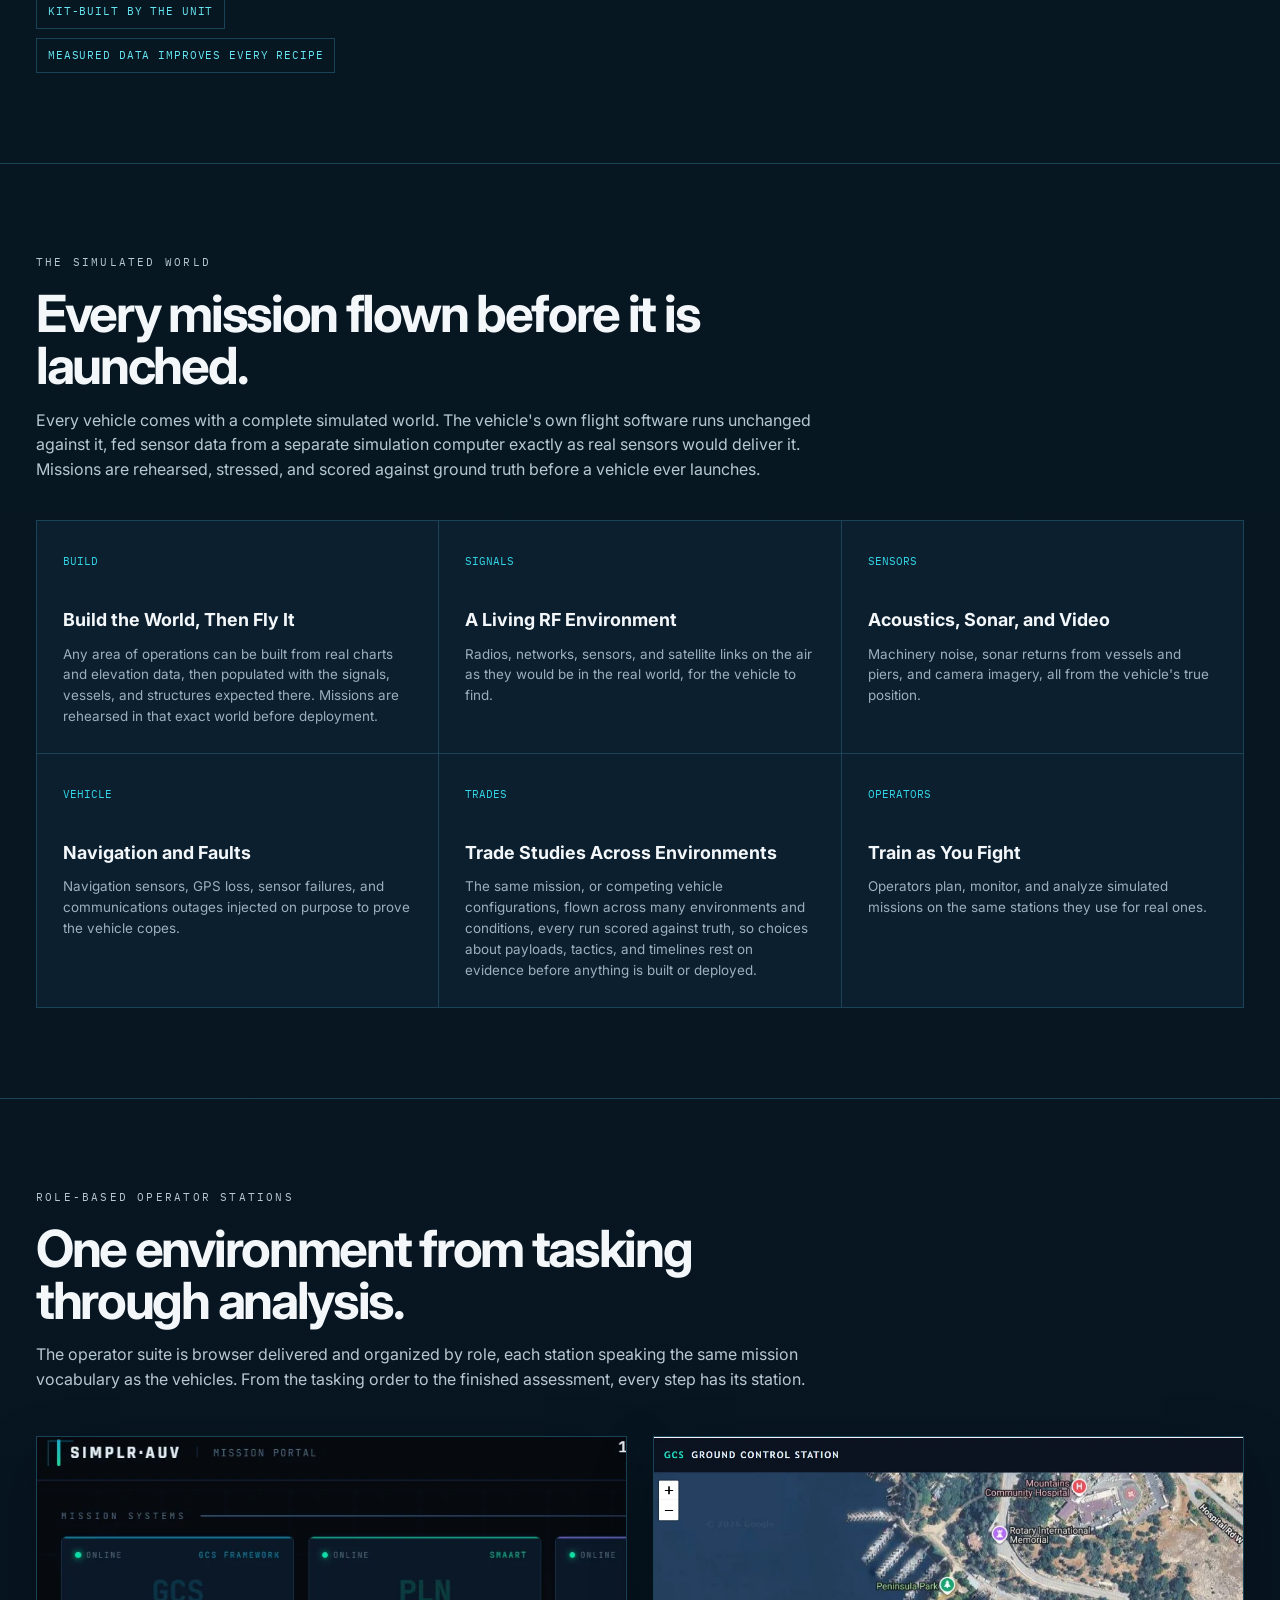
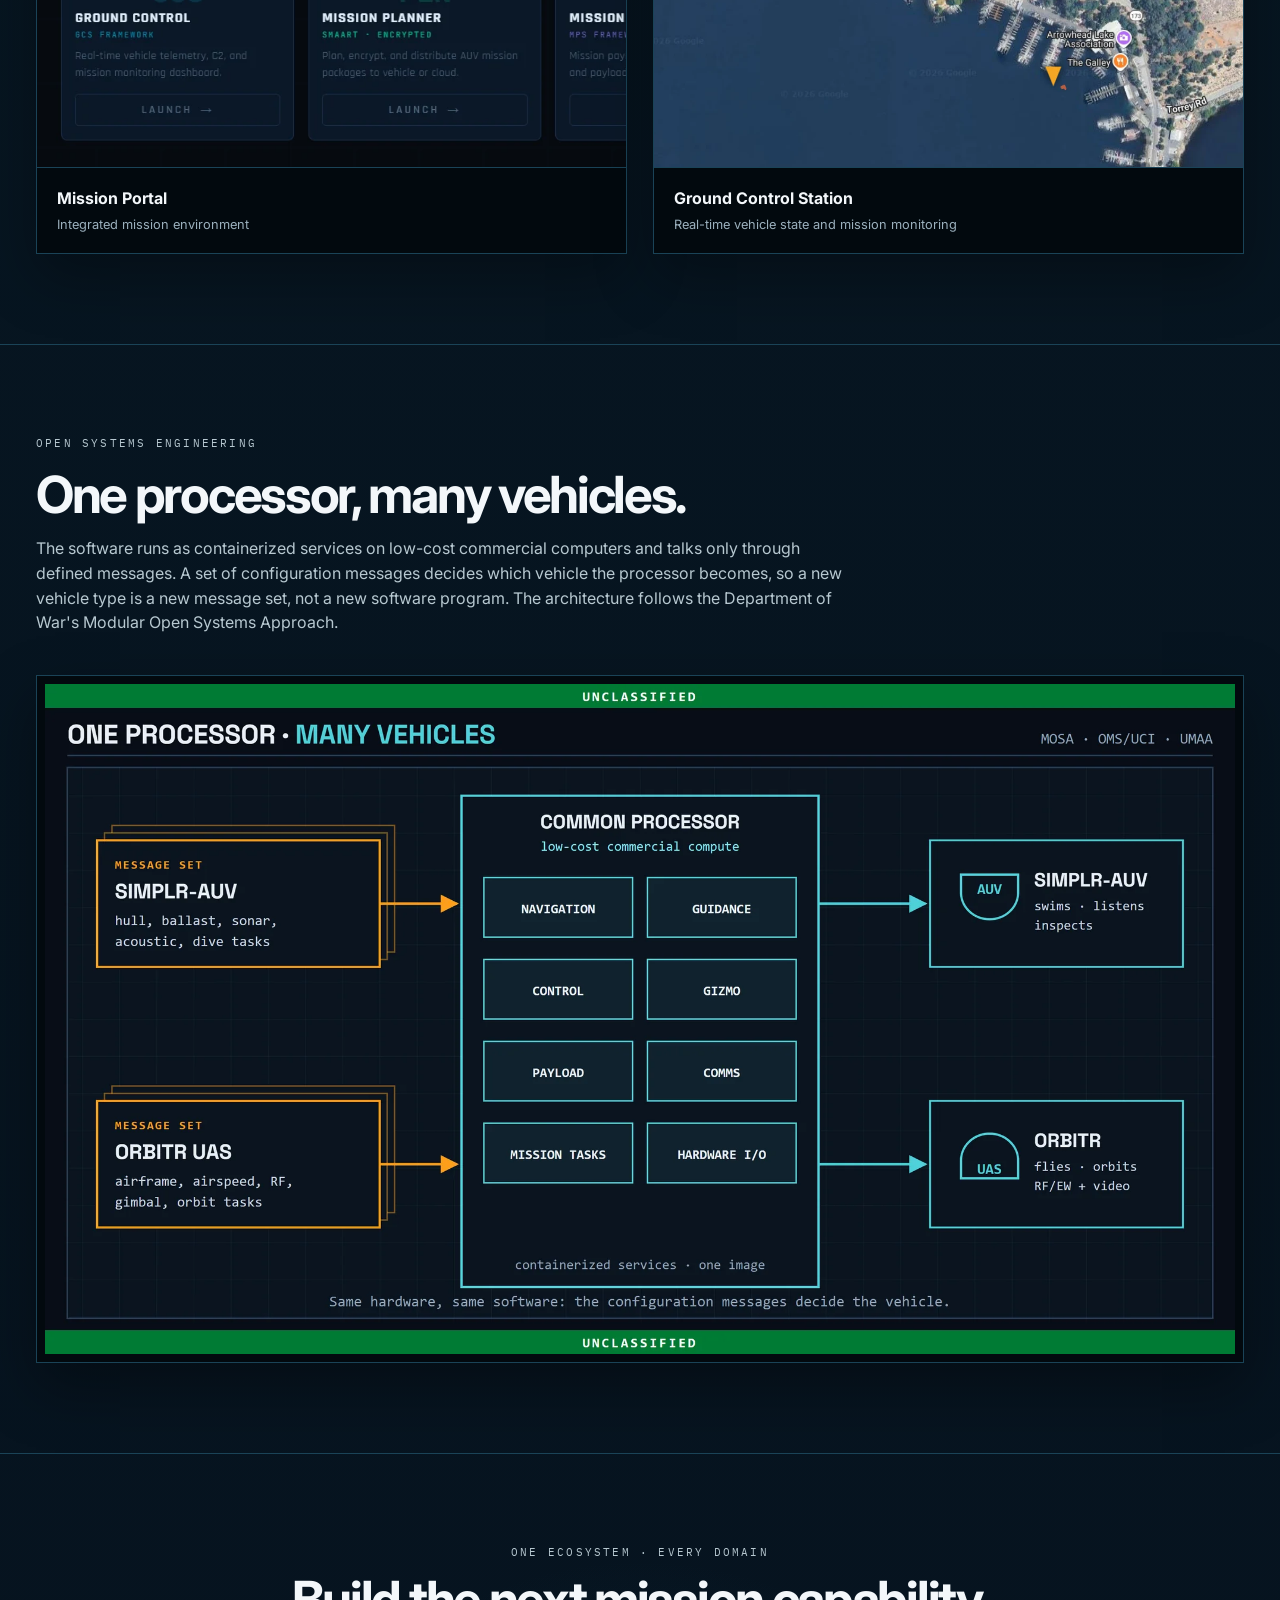
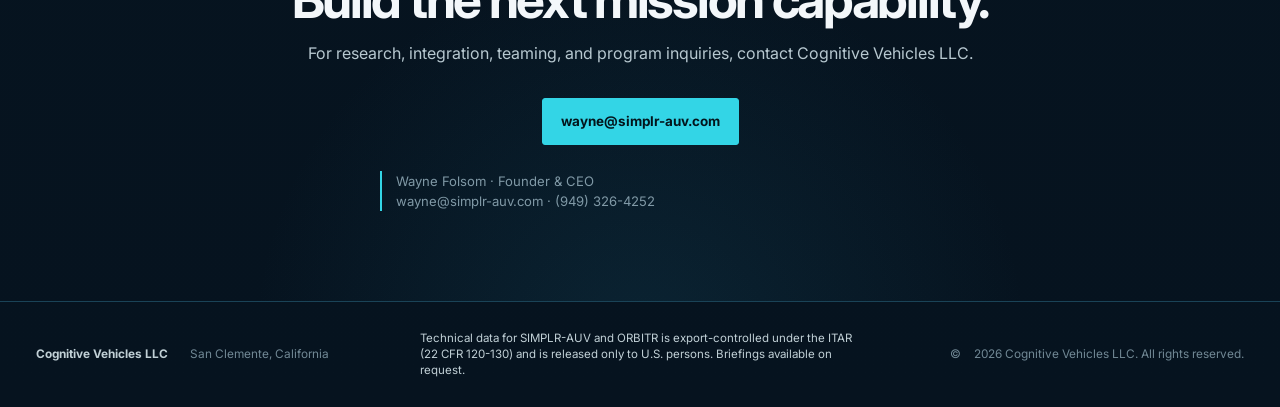
==== commit f94f699e: "Ecosystem: COMPILR concept graphic (flow only, no figures) Co-Authored-By: Claude Opus 5.5 <noreply@" ====
--- a/ecosystem.html
+++ b/ecosystem.html
@@ -52,6 +52,7 @@
 
 <section class="section split reverse" id="compilr">
   <div><p class="eyebrow">COMPILR · CONFIGURATION</p><h2>Mission intent becomes a validated vehicle definition.</h2><p>COMPILR selects a vehicle configuration from a catalog of parts with known performance and validates it in the same simulation environment used by the autonomy stack. The result is a vehicle definition that has already flown the mission before it is built.</p></div>
+  <div class="figure-frame"><img src="compilr-concept.svg" loading="lazy" alt="COMPILR concept: mission intent and a parts catalog produce candidate designs, each flown in simulation; only a design that passes is released as a validated vehicle definition"></div>
 </section>
 
 <section class="section mission-system" id="digital-build">
